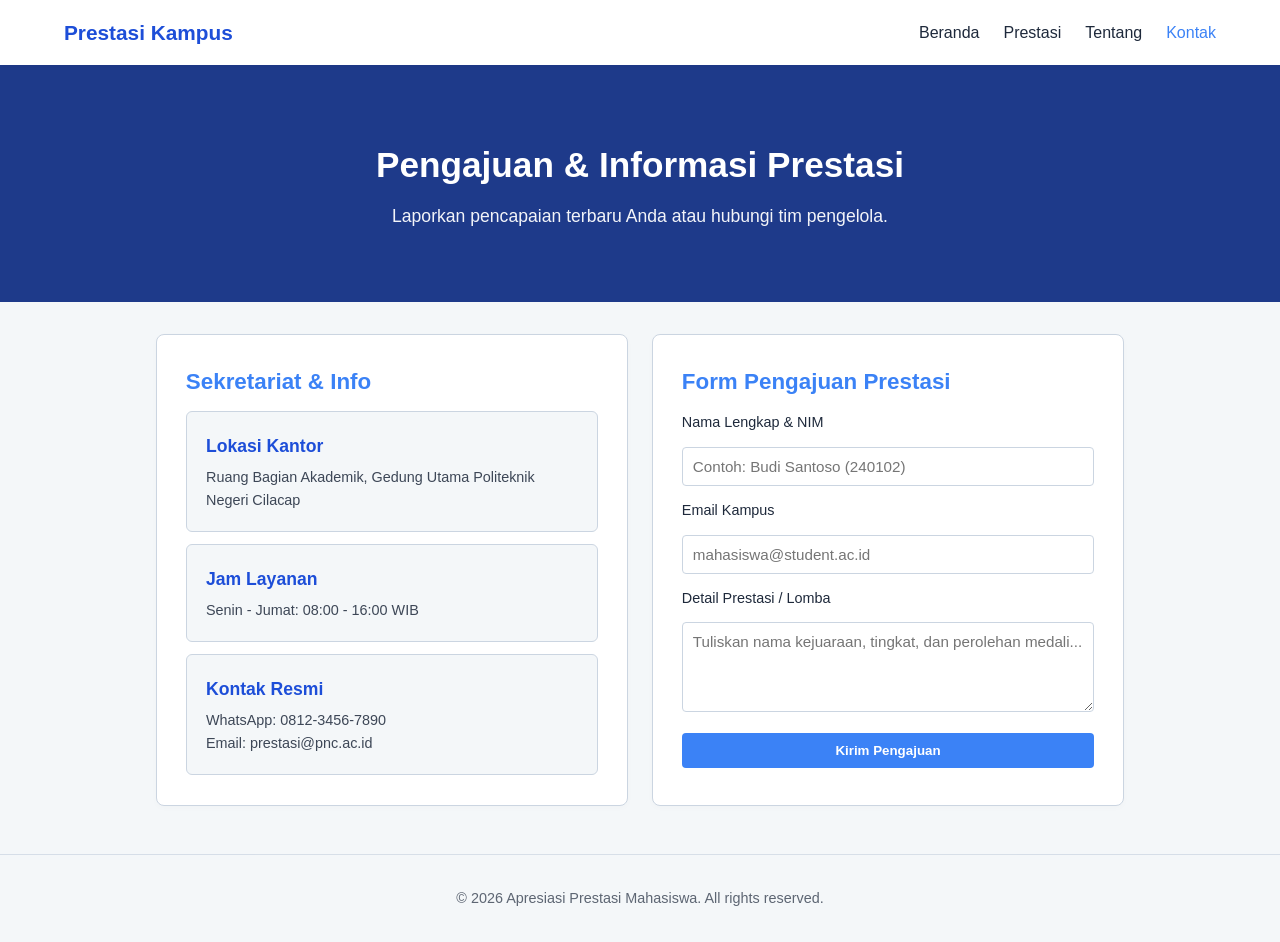
==== kontak.html @ ab2016ad "first commit" ====
<!DOCTYPE html>
<html lang="id">
<head>
  <meta charset="UTF-8" />
  <meta name="viewport" content="width=device-width, initial-scale=1.0" />
  <title>Kontak | Apresiasi Prestasi Mahasiswa</title>
  <link rel="stylesheet" href="style.css" />
</head>
<body>
  <header class="navbar">
    <div class="logo">Prestasi Kampus</div>
    <nav>
      <ul class="menu">
        <li><a href="index.html">Beranda</a></li>
        <li><a href="prestasi.html">Prestasi</a></li>
        <li><a href="tentang.html">Tentang</a></li>
        <li><a href="kontak.html" class="active">Kontak</a></li>
      </ul>
    </nav>
  </header>

  <header class="hero">
    <h1>Pengajuan & Informasi Prestasi</h1>
    <p>Laporkan pencapaian terbaru Anda atau hubungi tim pengelola.</p>
  </header>

  <main class="container">
    <div class="grid">
      <section class="card">
        <h2>Sekretariat & Info</h2>
        <div class="info-list">
          <div class="menu-item" style="margin-bottom: 12px;">
            <h3>Lokasi Kantor</h3>
            <p>Ruang Bagian Akademik, Gedung Utama Politeknik Negeri Cilacap</p>
          </div>
          <div class="menu-item" style="margin-bottom: 12px;">
            <h3>Jam Layanan</h3>
            <p>Senin - Jumat: 08:00 - 16:00 WIB</p>
          </div>
          <div class="menu-item">
            <h3>Kontak Resmi</h3>
            <p>WhatsApp: 0812-3456-7890<br>Email: prestasi@pnc.ac.id</p>
          </div>
        </div>
      </section>

      <section class="card">
        <h2>Form Pengajuan Prestasi</h2>
        <form id="form-pesan" class="form-kontak">
          <label for="nama">Nama Lengkap & NIM</label>
          <input type="text" id="nama" placeholder="Contoh: Budi Santoso (240102)" />

          <label for="email">Email Kampus</label>
          <input type="email" id="email" placeholder="mahasiswa@student.ac.id" />

          <label for="pesan">Detail Prestasi / Lomba</label>
          <textarea id="pesan" rows="4" placeholder="Tuliskan nama kejuaraan, tingkat, dan perolehan medali..."></textarea>

          <button type="button" id="tombol-kirim">Kirim Pengajuan</button>
        </form>
        <p id="status-form"></p>
      </section>
    </div>
  </main>

  <footer>
    <p>&copy; 2026 Apresiasi Prestasi Mahasiswa. All rights reserved.</p>
  </footer>

  <script src="script.js"></script>
</body>
</html>
---- style.css ----
/* --- PALET WARNA & VARIABEL TEMA (Biru, Abu, Hitam, Putih, Biru Muda) --- */
:root {
    --bg-color: #f4f7f9;          /* Putih keabuan lembut */
    --text-color: #1e293b;        /* Hitam arang / abu sangat gelap */
    --card-bg: #ffffff;           /* Putih bersih */
    --navbar-bg: #ffffff;         /* Putih */
    --navbar-text: #1d4ed8;       /* Biru utama */
    --border-color: #cbd5e1;      /* Abu-abu terang */
    --hero-bg: #1e3a8a;           /* Biru tua klasik */
    --hero-text: #ffffff;         /* Putih */
    --highlight-color: #3b82f6;   /* Biru muda / terang */
    --accent-color: #93c5fd;      /* Biru muda lembut */
    --input-bg: #ffffff;          /* Putih */
}

/* Pengaturan Mode Gelap (Dark Mode) */
body.dark-mode {
    --bg-color: #0f172a;          /* Hitam kebiruan */
    --text-color: #f1f5f9;        /* Putih tulang */
    --card-bg: #1e293b;           /* Abu-abu gelap / hitam arang */
    --navbar-bg: #1e293b;         /* Abu-abu gelap */
    --navbar-text: #60a5fa;       /* Biru muda */
    --border-color: #334155;      /* Abu-abu gelap */
    --hero-bg: #0f172a;           /* Biru tua gelap */
    --hero-text: #f1f5f9;         /* Putih */
    --highlight-color: #60a5fa;   /* Biru muda */
    --accent-color: #1e3a8a;      /* Biru tua */
    --input-bg: #0f172a;          /* Abu-abu gelap untuk form */
}

* {
    margin: 0;
    padding: 0;
    box-sizing: border-box;
}

body {
    background-color: var(--bg-color);
    color: var(--text-color);
    font-family: 'Segoe UI', Tahoma, Geneva, Verdana, sans-serif;
    line-height: 1.6;
    transition: background-color 0.3s ease, color 0.3s ease;
}

.navbar {
    background-color: var(--navbar-bg);
    display: flex;
    justify-content: space-between;
    align-items: center;
    padding: 1rem 5%;
    box-shadow: 0 2px 4px rgba(0, 0, 0, 0.05);
    position: sticky;
    top: 0;
    z-index: 1000;
    transition: background-color 0.3s ease;
}

.logo {
    font-size: 1.3rem;
    font-weight: bold;
    color: var(--navbar-text);
}

.menu {
    list-style: none;
    display: flex;
    gap: 1.5rem;
    align-items: center;
}

.menu a {
    text-decoration: none;
    color: var(--text-color);
    font-weight: 500;
    transition: color 0.2s ease;
}

.menu a:hover,
.menu a.active {
    color: var(--highlight-color);
}

/* --- TOMBOL MODE GELAP (DINAMIS DARI JS) --- */
#theme-toggle {
    background-color: var(--accent-color);
    border: 1px solid var(--border-color);
    color: var(--text-color);
    padding: 6px 12px;
    border-radius: 4px;
    cursor: pointer;
    font-size: 0.9rem;
    transition: all 0.2s ease;
}

#theme-toggle:hover {
    background-color: var(--highlight-color);
    color: #ffffff;
}

.hero {
    background-color: var(--hero-bg);
    color: var(--hero-text);
    text-align: center;
    padding: 4.5rem 1rem;
    transition: background-color 0.3s ease, color 0.3s ease;
}

.hero h1 {
    font-size: 2.2rem;
    margin-bottom: 0.5rem;
    color: var(--hero-text);
}

.hero p {
    font-size: 1.1rem;
    opacity: 0.95;
}

main, .container {
    max-width: 1000px;
    margin: 2rem auto;
    padding: 0 1rem;
    display: flex;
    flex-direction: column;
    gap: 1.5rem;
}

.card {
    background-color: var(--card-bg);
    border: 1px solid var(--border-color);
    padding: 1.8rem;
    border-radius: 8px;
    box-shadow: 0 2px 6px rgba(0, 0, 0, 0.02);
    transition: background-color 0.3s ease, border-color 0.3s ease;
}

.card h2 {
    margin-bottom: 0.75rem;
    color: var(--highlight-color);
    font-size: 1.4rem;
}

.card-intro {
    margin-bottom: 1.2rem;
    font-size: 0.95rem;
}

.grid {
    display: grid;
    grid-template-columns: 1fr 1fr;
    gap: 1.5rem;
}

.menu-grid {
    display: grid;
    grid-template-columns: repeat(auto-fit, minmax(260px, 1fr));
    gap: 1.2rem;
    margin-top: 1rem;
}

.menu-item {
    background-color: var(--bg-color);
    padding: 1.2rem;
    border-radius: 6px;
    border: 1px solid var(--border-color);
    transition: background-color 0.3s ease, border-color 0.3s ease;
}

.menu-item h3 {
    font-size: 1.1rem;
    margin-bottom: 0.4rem;
    color: var(--navbar-text);
}

body.dark-mode .menu-item h3 {
    color: var(--highlight-color);
}

.menu-item p {
    font-size: 0.9rem;
    opacity: 0.85;
}

.highlight {
    margin-top: 0.6rem;
    font-size: 0.95rem;
    color: var(--highlight-color);
    font-weight: 600;
}

.info-list {
    list-style: none;
}

.info-list li {
    margin-bottom: 0.5rem;
}

.form-kontak {
    display: flex;
    flex-direction: column;
    gap: 0.8rem;
}

.form-kontak label {
    font-weight: 500;
    font-size: 0.9rem;
}

.form-kontak input,
.form-kontak textarea {
    width: 100%;
    padding: 10px;
    border: 1px solid var(--border-color);
    background-color: var(--input-bg);
    color: var(--text-color);
    border-radius: 4px;
    font-family: inherit;
    font-size: 0.95rem;
}

.form-kontak button {
    background-color: var(--highlight-color);
    color: #ffffff;
    border: none;
    padding: 10px 15px;
    border-radius: 4px;
    cursor: pointer;
    font-weight: 600;
    margin-top: 0.5rem;
    transition: background-color 0.2s ease;
}

.form-kontak button:hover {
    background-color: var(--hero-bg);
}

#status-form {
    margin-top: 0.5rem;
    font-size: 0.9rem;
    font-weight: 500;
}

footer {
    text-align: center;
    padding: 2rem;
    font-size: 0.9rem;
    opacity: 0.7;
    border-top: 1px solid var(--border-color);
    margin-top: 3rem;
}

@media (max-width: 768px) {
    .grid {
        grid-template-columns: 1fr;
    }
    
    .navbar {
        flex-direction: column;
        gap: 0.8rem;
        padding: 1rem;
    }
    
    .menu {
        gap: 1rem;
    }
}

@media (min-width: 769px) and (max-width: 1024px) {
    .container, main {
        max-width: 90%;
        padding: 0 1.5rem;
    }

    .navbar {
        padding: 1rem 3%;
    }

    .hero {
        padding: 4.5rem 2rem;
    }

    .grid {
        grid-template-columns: 1fr 1fr;
        gap: 1.2rem;
    }
}
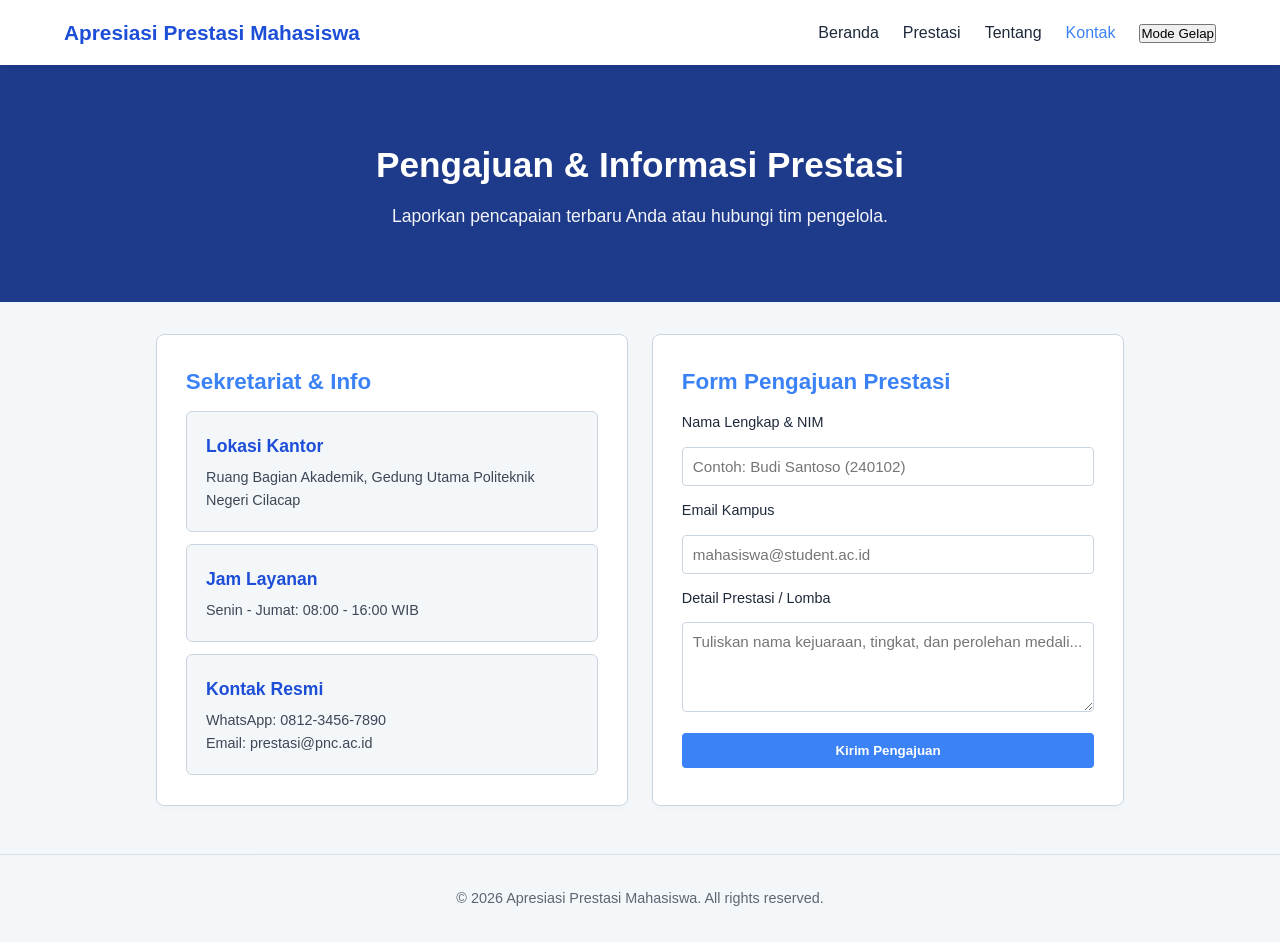
==== commit eefc5a7f: "sec commit" ====
--- a/kontak.html
+++ b/kontak.html
@@ -8,7 +8,7 @@
 </head>
 <body>
   <header class="navbar">
-    <div class="logo">Prestasi Kampus</div>
+    <div class="logo">Apresiasi Prestasi Mahasiswa</div>
     <nav>
       <ul class="menu">
         <li><a href="index.html">Beranda</a></li>
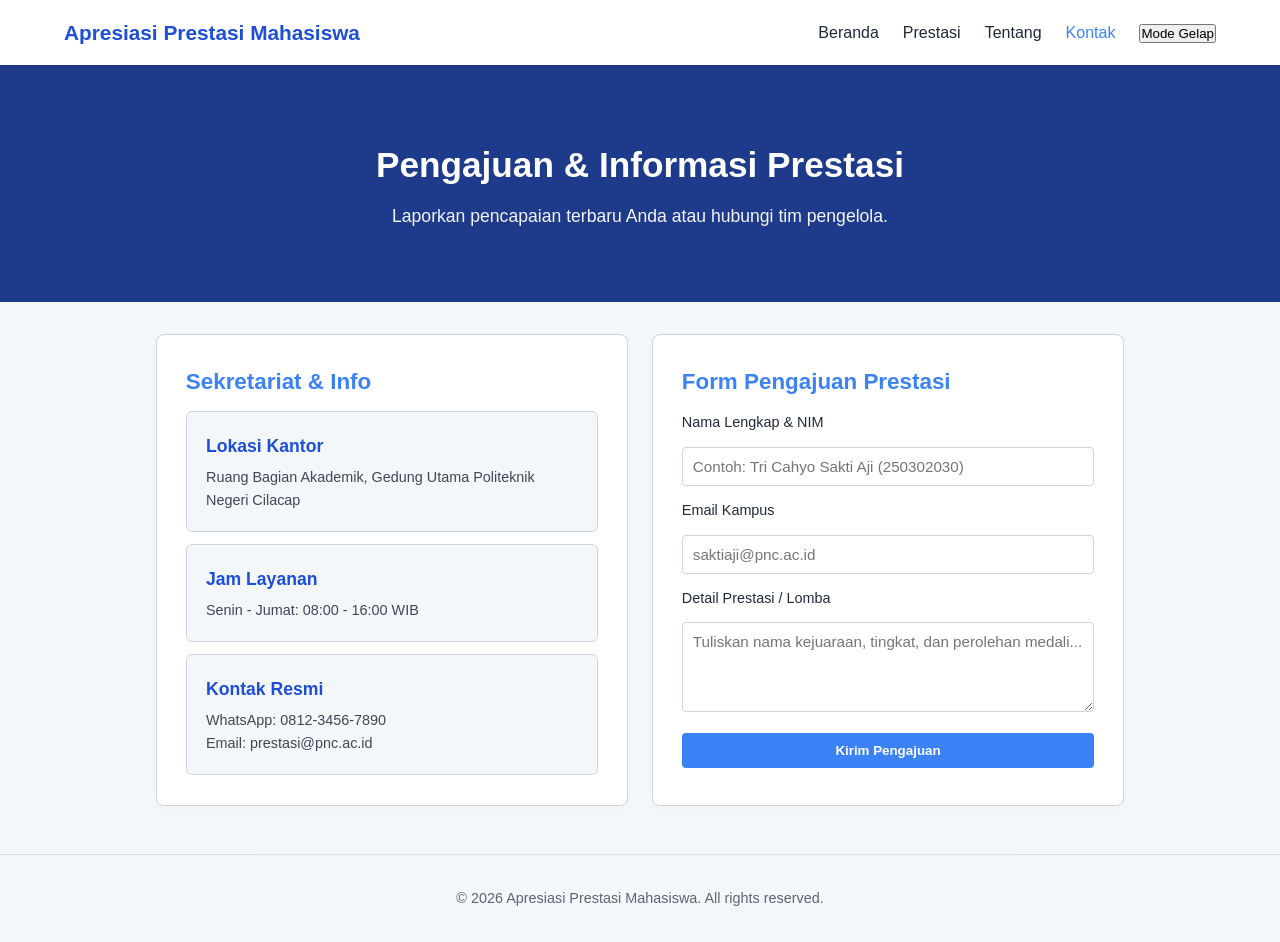
==== commit e203efd1: "another commit" ====
--- a/kontak.html
+++ b/kontak.html
@@ -48,10 +48,10 @@
         <h2>Form Pengajuan Prestasi</h2>
         <form id="form-pesan" class="form-kontak">
           <label for="nama">Nama Lengkap & NIM</label>
-          <input type="text" id="nama" placeholder="Contoh: Budi Santoso (240102)" />
+          <input type="text" id="nama" placeholder="Contoh: Tri Cahyo Sakti Aji (250302030)" />
 
           <label for="email">Email Kampus</label>
-          <input type="email" id="email" placeholder="mahasiswa@student.ac.id" />
+          <input type="email" id="email" placeholder="saktiaji@pnc.ac.id" />
 
           <label for="pesan">Detail Prestasi / Lomba</label>
           <textarea id="pesan" rows="4" placeholder="Tuliskan nama kejuaraan, tingkat, dan perolehan medali..."></textarea>
--- a/style.css
+++ b/style.css
@@ -1,31 +1,29 @@
-/* --- PALET WARNA & VARIABEL TEMA (Biru, Abu, Hitam, Putih, Biru Muda) --- */
 :root {
-    --bg-color: #f4f7f9;          /* Putih keabuan lembut */
-    --text-color: #1e293b;        /* Hitam arang / abu sangat gelap */
-    --card-bg: #ffffff;           /* Putih bersih */
-    --navbar-bg: #ffffff;         /* Putih */
-    --navbar-text: #1d4ed8;       /* Biru utama */
-    --border-color: #cbd5e1;      /* Abu-abu terang */
-    --hero-bg: #1e3a8a;           /* Biru tua klasik */
-    --hero-text: #ffffff;         /* Putih */
-    --highlight-color: #3b82f6;   /* Biru muda / terang */
-    --accent-color: #93c5fd;      /* Biru muda lembut */
-    --input-bg: #ffffff;          /* Putih */
-}
-
-/* Pengaturan Mode Gelap (Dark Mode) */
+    --bg-color: #f4f7f9;          
+    --text-color: #1e293b;        
+    --card-bg: #ffffff;           
+    --navbar-bg: #ffffff;         
+    --navbar-text: #1d4ed8;       
+    --border-color: #cbd5e1;      
+    --hero-bg: #1e3a8a;           
+    --hero-text: #ffffff;         
+    --highlight-color: #3b82f6;   
+    --accent-color: #93c5fd;      
+    --input-bg: #ffffff;         
+}
+
 body.dark-mode {
-    --bg-color: #0f172a;          /* Hitam kebiruan */
-    --text-color: #f1f5f9;        /* Putih tulang */
-    --card-bg: #1e293b;           /* Abu-abu gelap / hitam arang */
-    --navbar-bg: #1e293b;         /* Abu-abu gelap */
-    --navbar-text: #60a5fa;       /* Biru muda */
-    --border-color: #334155;      /* Abu-abu gelap */
-    --hero-bg: #0f172a;           /* Biru tua gelap */
-    --hero-text: #f1f5f9;         /* Putih */
-    --highlight-color: #60a5fa;   /* Biru muda */
-    --accent-color: #1e3a8a;      /* Biru tua */
-    --input-bg: #0f172a;          /* Abu-abu gelap untuk form */
+    --bg-color: #0f172a;         
+    --text-color: #f1f5f9;        
+    --card-bg: #1e293b;           
+    --navbar-bg: #1e293b;         
+    --navbar-text: #60a5fa;       
+    --border-color: #334155;      
+    --hero-bg: #0f172a;           
+    --hero-text: #f1f5f9;        
+    --highlight-color: #60a5fa;   
+    --accent-color: #1e3a8a;      
+    --input-bg: #0f172a;          
 }
 
 * {
@@ -80,7 +78,6 @@
     color: var(--highlight-color);
 }
 
-/* --- TOMBOL MODE GELAP (DINAMIS DARI JS) --- */
 #theme-toggle {
     background-color: var(--accent-color);
     border: 1px solid var(--border-color);
